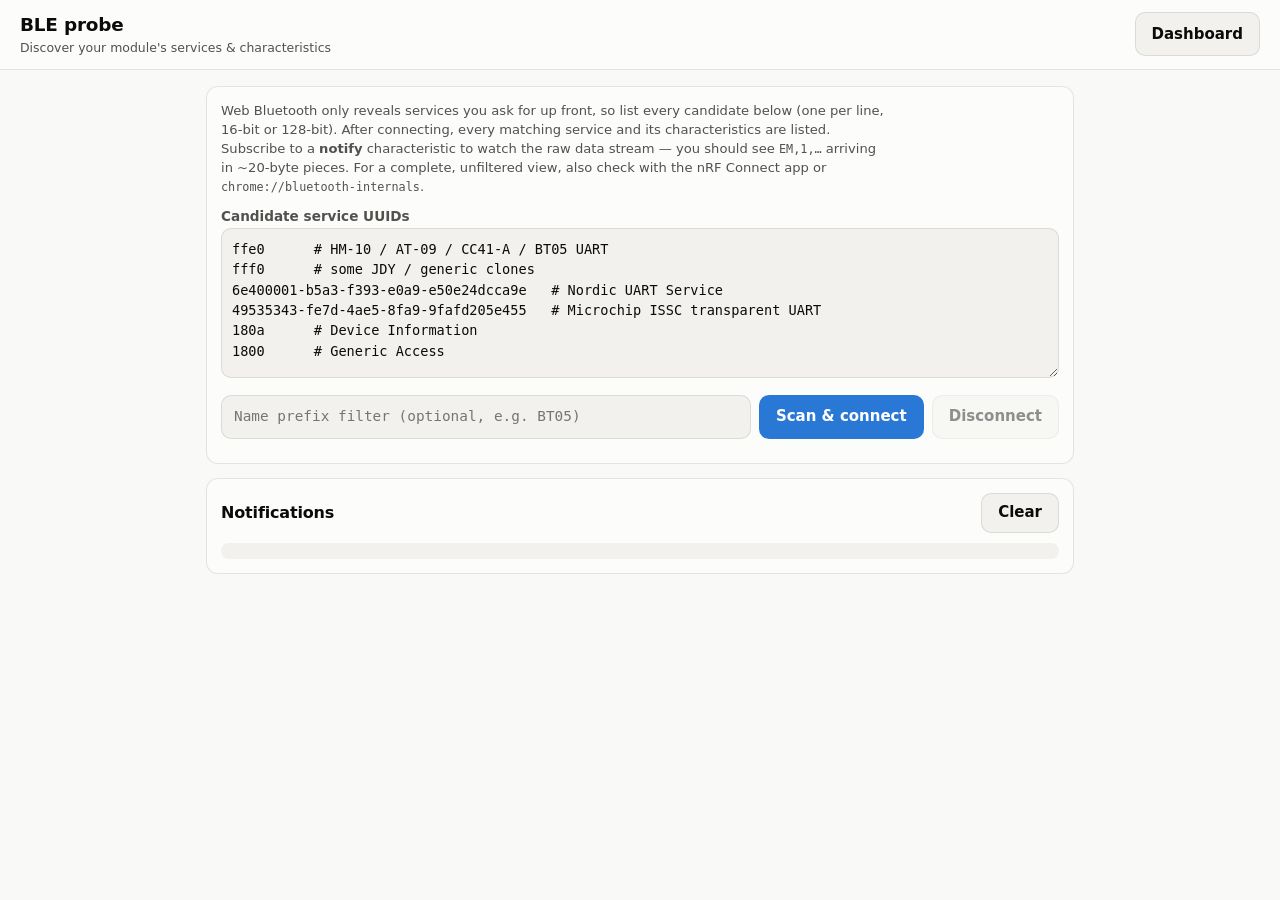
==== tools/ble-probe.html @ c0e30c2e "Add real-time energy monitor dashboard Static, no-build web dashboard for the ATmega328P energy moni" ====
<!doctype html>
<html lang="en">
<head>
  <meta charset="utf-8">
  <meta name="viewport" content="width=device-width, initial-scale=1, viewport-fit=cover">
  <title>BLE probe — Energy Monitor</title>
  <link rel="stylesheet" href="../css/styles.css">
  <style>
    .probe { max-width: 900px; margin: 0 auto; padding: 16px; display: grid; gap: 14px; }
    .probe textarea { width: 100%; min-height: 150px; font: 0.85rem/1.5 var(--mono); padding: 10px; border-radius: 10px;
      border: 1px solid var(--border); background: var(--surface-2); color: var(--text-1); }
    .probe .row { display: flex; gap: 8px; flex-wrap: wrap; }
    .svc { border: 1px solid var(--border); border-radius: 10px; padding: 10px 12px; background: var(--surface-2); }
    .svc h3 { margin: 0 0 6px; font: 600 0.9rem var(--mono); overflow-wrap: anywhere; }
    .chr { display: grid; grid-template-columns: 1fr auto; gap: 6px 10px; align-items: center; padding: 6px 0; border-top: 1px solid var(--grid); }
    .chr code { overflow-wrap: anywhere; }
    .props { font-size: 0.78rem; color: var(--text-2); }
    .hit { box-shadow: inset 3px 0 0 var(--good); padding-left: 8px; }
    #log { max-height: 340px; }
    .probe .btn { min-height: 40px; }
  </style>
</head>
<body>
  <header class="app-header">
    <div class="brand">
      <div><h1>BLE probe</h1><p class="subtitle">Discover your module's services &amp; characteristics</p></div>
    </div>
    <a class="btn" href="../index.html" style="display:inline-grid;place-items:center;text-decoration:none">Dashboard</a>
  </header>

  <main class="probe">
    <section class="panel">
      <p class="panel-note">
        Web Bluetooth only reveals services you ask for up front, so list every candidate below
        (one per line, 16-bit or 128-bit). After connecting, every matching service and its characteristics are
        listed. Subscribe to a <strong>notify</strong> characteristic to watch the raw data stream — you should see
        <code>EM,1,…</code> arriving in ~20-byte pieces. For a complete, unfiltered view, also check with the
        nRF Connect app or <code>chrome://bluetooth-internals</code>.
      </p>
      <label class="toolbar-label" for="candidates">Candidate service UUIDs</label>
      <textarea id="candidates" spellcheck="false">ffe0      # HM-10 / AT-09 / CC41-A / BT05 UART
fff0      # some JDY / generic clones
6e400001-b5a3-f393-e0a9-e50e24dcca9e   # Nordic UART Service
49535343-fe7d-4ae5-8fa9-9fafd205e455   # Microchip ISSC transparent UART
180a      # Device Information
1800      # Generic Access</textarea>
      <div class="row" style="margin-top:10px">
        <input id="prefix" placeholder="Name prefix filter (optional, e.g. BT05)" style="flex:1;min-width:200px">
        <button id="scan" class="btn btn-primary" type="button">Scan &amp; connect</button>
        <button id="disc" class="btn" type="button" disabled>Disconnect</button>
      </div>
      <p id="msg" class="connection-message" style="margin-top:10px"></p>
    </section>

    <section id="services" class="panel" hidden>
      <h2 style="margin-bottom:10px">Discovered services</h2>
      <div id="svc-list" style="display:grid;gap:10px"></div>
    </section>

    <section class="panel">
      <div class="panel-head"><h2>Notifications</h2><button id="clear" class="btn" type="button">Clear</button></div>
      <ol id="log" class="raw-lines"></ol>
    </section>
  </main>

  <script type="module" src="ble-probe.js"></script>
</body>
</html>
---- css/styles.css ----
/* ==========================================================================
   Energy Monitor dashboard
   Mobile-first: base styles target phones; media queries add columns as the
   viewport grows. Colours are role tokens so light/dark swap in one place.
   ========================================================================== */

:root {
  color-scheme: light;
  --page:        #f9f9f7;
  --surface:     #fcfcfb;
  --surface-2:   #f2f1ed;
  --text-1:      #0b0b0b;
  --text-2:      #52514e;
  --muted:       #898781;
  --grid:        #e1e0d9;
  --axis:        #c3c2b7;
  --border:      rgba(11, 11, 11, 0.10);
  --accent:      #2a78d6;
  --accent-ink:  #ffffff;

  /* Series — one colour per quantity, used everywhere that quantity appears.
     Every set that shares a chart (v/i/p, I_rms/I_peak, P/S) is validated for CVD separation. */
  --s-voltage:      #2a78d6;
  --s-current:      #eb6834;
  --s-current-peak: #6250d6;
  --s-power:        #1baf7a;
  --s-apparent:     #eda100;
  --s-pf:           #008300;
  --s-frequency:    #e87ba4;
  --s-energy:       #1baf7a;

  /* Status — reserved for state, always paired with a label. */
  --good:     #0ca30c;
  --warning:  #fab219;
  --critical: #d03b3b;

  --radius: 12px;
  --gap: 12px;
  --font: system-ui, -apple-system, "Segoe UI", Roboto, sans-serif;
  --mono: ui-monospace, "Cascadia Mono", "SF Mono", Consolas, monospace;
}

@media (prefers-color-scheme: dark) {
  :root:where(:not([data-theme="light"])) {
    color-scheme: dark;
    --page:      #0d0d0d;
    --surface:   #1a1a19;
    --surface-2: #232321;
    --text-1:    #f0efec;
    --text-2:    #c3c2b7;
    --muted:     #898781;
    --grid:      #2c2c2a;
    --axis:      #383835;
    --border:    rgba(255, 255, 255, 0.10);
    --accent:    #3987e5;
    --s-voltage:      #3987e5;
    --s-current:      #d95926;
    --s-current-peak: #9085e9;
    --s-power:        #199e70;
    --s-apparent:     #c98500;
    --s-pf:           #008300;
    --s-frequency:    #d55181;
    --s-energy:       #199e70;
  }
}

:root[data-theme="dark"] {
  color-scheme: dark;
  --page:      #0d0d0d;
  --surface:   #1a1a19;
  --surface-2: #232321;
  --text-1:    #f0efec;
  --text-2:    #c3c2b7;
  --muted:     #898781;
  --grid:      #2c2c2a;
  --axis:      #383835;
  --border:    rgba(255, 255, 255, 0.10);
  --accent:    #3987e5;
  --s-voltage:      #3987e5;
  --s-current:      #d95926;
  --s-current-peak: #9085e9;
  --s-power:        #199e70;
  --s-apparent:     #c98500;
  --s-pf:           #008300;
  --s-frequency:    #d55181;
  --s-energy:       #199e70;
}

/* --- Base ---------------------------------------------------------------- */

*, *::before, *::after { box-sizing: border-box; }

html { -webkit-text-size-adjust: 100%; }

body {
  margin: 0;
  background: var(--page);
  color: var(--text-1);
  font: 15px/1.45 var(--font);
  min-height: 100vh;
  padding: env(safe-area-inset-top) env(safe-area-inset-right) env(safe-area-inset-bottom) env(safe-area-inset-left);
}

h1, h2 { margin: 0; font-weight: 600; letter-spacing: -0.01em; }
h1 { font-size: 1.15rem; }
h2 { font-size: 1rem; }
a { color: var(--accent); }
code { font-family: var(--mono); font-size: 0.9em; }
.muted { color: var(--muted); font-weight: 400; }
[hidden] { display: none !important; }

svg { fill: none; stroke: currentColor; stroke-width: 2; stroke-linecap: round; stroke-linejoin: round; }

/* --- Header -------------------------------------------------------------- */

.app-header {
  display: flex;
  align-items: center;
  justify-content: space-between;
  gap: var(--gap);
  padding: 12px 14px;
  border-bottom: 1px solid var(--border);
  background: var(--surface);
  position: sticky;
  top: 0;
  z-index: 10;
}

.brand { display: flex; align-items: center; gap: 10px; min-width: 0; }
.brand-mark { width: 32px; height: 32px; flex: none; }
.brand-mark rect { fill: var(--accent); stroke: none; }
.brand-mark path { fill: #fff; stroke: none; }
.subtitle { margin: 0; font-size: 0.78rem; color: var(--text-2); white-space: nowrap; overflow: hidden; text-overflow: ellipsis; }

.header-actions { display: flex; align-items: center; gap: 6px; flex: none; }

.icon-btn {
  display: inline-grid;
  place-items: center;
  width: 40px;
  height: 40px;
  border-radius: 10px;
  border: 1px solid var(--border);
  background: transparent;
  color: var(--text-2);
  cursor: pointer;
}
.icon-btn svg { width: 20px; height: 20px; }
.icon-btn:hover { background: var(--surface-2); color: var(--text-1); }

/* Status: colour + text label, never colour alone. */
.status-pill {
  display: inline-flex;
  align-items: center;
  gap: 7px;
  height: 32px;
  padding: 0 12px;
  border-radius: 999px;
  border: 1px solid var(--border);
  background: var(--surface-2);
  font-size: 0.82rem;
  font-weight: 600;
  white-space: nowrap;
}
.status-dot { width: 9px; height: 9px; border-radius: 50%; background: var(--muted); }
.status-pill[data-state="connected"]  .status-dot { background: var(--good); box-shadow: 0 0 0 3px color-mix(in srgb, var(--good) 25%, transparent); }
.status-pill[data-state="connecting"] .status-dot { background: var(--warning); animation: pulse 1s ease-in-out infinite; }
.status-pill[data-state="stale"]      .status-dot { background: var(--warning); }
.status-pill[data-state="error"]      .status-dot { background: var(--critical); }

@keyframes pulse { 50% { opacity: 0.3; } }

/* --- Layout -------------------------------------------------------------- */

.app-main {
  display: grid;
  gap: var(--gap);
  padding: var(--gap);
  max-width: 1440px;
  margin: 0 auto;
}
/* Grid items default to min-width:auto, which would let a canvas widen the page on phones. */
.app-main > * { min-width: 0; }

.panel {
  background: var(--surface);
  border: 1px solid var(--border);
  border-radius: var(--radius);
  padding: 14px;
}
.panel-head { display: flex; align-items: center; justify-content: space-between; gap: 8px; flex-wrap: wrap; margin-bottom: 8px; }
.panel-note { margin: 0 0 10px; font-size: 0.82rem; color: var(--text-2); max-width: 80ch; }

/* --- Buttons & form controls --------------------------------------------- */

.btn {
  min-height: 44px;
  padding: 0 16px;
  border-radius: 10px;
  border: 1px solid var(--border);
  background: var(--surface-2);
  color: var(--text-1);
  font: inherit;
  font-weight: 600;
  cursor: pointer;
  touch-action: manipulation;
}
.btn:hover:not(:disabled) { filter: brightness(0.97); }
.btn:disabled { opacity: 0.45; cursor: not-allowed; }
.btn-primary { background: var(--accent); border-color: transparent; color: var(--accent-ink); }
.btn-primary[data-mode="disconnect"] { background: var(--surface-2); color: var(--text-1); border-color: var(--border); }
.btn[aria-pressed="true"] { background: color-mix(in srgb, var(--warning) 22%, var(--surface-2)); }

select, input {
  min-height: 44px;
  padding: 0 12px;
  border-radius: 10px;
  border: 1px solid var(--border);
  background: var(--surface-2);
  color: var(--text-1);
  font: inherit;
  width: 100%;
}
input { font-family: var(--mono); font-size: 0.9rem; }
input[aria-invalid="true"] { border-color: var(--critical); }

:focus-visible { outline: 2px solid var(--accent); outline-offset: 2px; }

/* --- Connection ---------------------------------------------------------- */

.connection { display: grid; gap: 10px; }

.source-picker {
  display: grid;
  grid-template-columns: repeat(3, 1fr);
  gap: 4px;
  padding: 4px;
  border-radius: 12px;
  background: var(--surface-2);
  border: 1px solid var(--border);
}
.seg { position: relative; }
.seg input { position: absolute; opacity: 0; inset: 0; min-height: 0; cursor: pointer; }
.seg span {
  display: grid;
  place-items: center;
  min-height: 40px;
  padding: 0 6px;
  border-radius: 9px;
  font-size: 0.88rem;
  font-weight: 600;
  color: var(--text-2);
  text-align: center;
}
.seg input:checked + span { background: var(--surface); color: var(--text-1); box-shadow: 0 1px 2px rgba(0,0,0,0.12); }
.seg input:focus-visible + span { outline: 2px solid var(--accent); }
.seg input:disabled + span { opacity: 0.5; cursor: not-allowed; }
.seg input:checked:disabled + span { opacity: 1; }
.seg input[data-unsupported] + span { text-decoration: line-through; }

.connection-message { margin: 0; font-size: 0.85rem; color: var(--text-2); overflow-wrap: anywhere; }
.connection-message[data-tone="error"] { color: var(--critical); }
.support-note {
  margin: 0;
  font-size: 0.82rem;
  color: var(--text-2);
  padding: 8px 10px;
  border-radius: 8px;
  background: color-mix(in srgb, var(--warning) 14%, transparent);
}

/* --- Link stats ---------------------------------------------------------- */

.link-stats {
  display: grid;
  grid-template-columns: repeat(2, 1fr);
  gap: 6px 12px;
  padding: 0 4px;
  font-size: 0.82rem;
}
.link-stats .k { color: var(--muted); }
.link-stats .v { font-variant-numeric: tabular-nums; font-weight: 600; color: var(--text-2); }
.stat-warning { grid-column: 1 / -1; color: var(--text-2); }
.stat-warning::before { content: "⚠ "; color: var(--warning); }

/* --- Measurement cards --------------------------------------------------- */

.cards {
  display: grid;
  grid-template-columns: repeat(2, minmax(0, 1fr));
  gap: 8px;
}

.card {
  position: relative;
  background: var(--surface);
  border: 1px solid var(--border);
  border-radius: var(--radius);
  padding: 12px 12px 10px;
  min-width: 0;
  transition: opacity 0.3s;
}
.card.stale { opacity: 0.5; }

.card-label {
  display: flex;
  align-items: center;
  gap: 7px;
  font-size: 0.78rem;
  font-weight: 600;
  color: var(--text-2);
  white-space: nowrap;
  overflow: hidden;
  text-overflow: ellipsis;
}
.card-key { width: 10px; height: 4px; border-radius: 2px; flex: none; }

.card-value {
  margin-top: 4px;
  font-size: 1.65rem;
  font-weight: 600;
  line-height: 1.1;
  letter-spacing: -0.02em;
  white-space: nowrap;
}
.card-unit { font-size: 0.9rem; font-weight: 500; color: var(--text-2); margin-left: 3px; letter-spacing: 0; }

.card-sub {
  margin-top: 4px;
  font-size: 0.72rem;
  color: var(--muted);
  font-variant-numeric: tabular-nums;
  white-space: nowrap;
  overflow: hidden;
  text-overflow: ellipsis;
}

.card-spark { display: block; width: 100%; height: 26px; margin-top: 6px; }
.card-spark polyline { stroke: var(--muted); stroke-width: 1.5; fill: none; vector-effect: non-scaling-stroke; }

/* --- Toolbar ------------------------------------------------------------- */

.toolbar {
  display: flex;
  flex-wrap: wrap;
  align-items: center;
  justify-content: space-between;
  gap: 8px;
}
.toolbar-group { display: flex; align-items: center; gap: 8px; flex-wrap: wrap; }
.toolbar-group:last-child { flex: 1 1 100%; }
.toolbar-group:last-child .btn { flex: 1; padding: 0 10px; }
.toolbar-label { font-size: 0.85rem; color: var(--text-2); font-weight: 600; }
.toolbar select { width: auto; min-width: 120px; }

/* --- Badges -------------------------------------------------------------- */

.badge {
  display: inline-flex;
  align-items: center;
  gap: 5px;
  padding: 3px 10px;
  border-radius: 999px;
  font-size: 0.75rem;
  font-weight: 600;
  color: var(--text-2);
  background: var(--surface-2);
  border: 1px solid var(--border);
  white-space: nowrap;
}
.badge svg { width: 14px; height: 14px; }
.badge-warning { background: color-mix(in srgb, var(--warning) 18%, var(--surface-2)); }

/* --- Charts -------------------------------------------------------------- */

.wave-grid, .trend-grid { display: grid; gap: var(--gap); }

.chart-card { margin: 0; min-width: 0; }
.chart-card figcaption { font-size: 0.85rem; font-weight: 600; margin-bottom: 4px; color: var(--text-1); }
.chart { width: 100%; min-width: 0; position: relative; }

.chart-empty {
  position: absolute;
  inset: 0 0 40px 0;
  display: grid;
  place-items: center;
  font-size: 0.82rem;
  color: var(--muted);
  pointer-events: none;
}

.chart-primary { margin-bottom: 14px; }
.chart-primary figcaption { font-size: 0.95rem; }

.wave-facts {
  display: grid;
  grid-template-columns: repeat(auto-fill, minmax(150px, 1fr));
  gap: 6px 14px;
  margin: 0 0 14px;
  font-size: 0.8rem;
}
.wave-facts div { display: flex; justify-content: space-between; gap: 8px; border-bottom: 1px solid var(--grid); padding-bottom: 3px; }
.wave-facts dt { color: var(--muted); }
.wave-facts dd { margin: 0; font-weight: 600; color: var(--text-2); font-variant-numeric: tabular-nums; }

/* uPlot overrides — recessive chrome, legend doubles as the hover readout. */
.uplot { font-family: var(--font); }
.u-legend { font-size: 0.75rem; color: var(--text-2); text-align: left; margin-top: 2px; }
.u-legend .u-series { padding: 2px 6px; }
.u-legend .u-series th { font-weight: 500; }
.u-legend .u-series td { font-variant-numeric: tabular-nums; font-weight: 600; color: var(--text-1); }
.u-legend .u-marker { width: 12px; height: 3px; border-radius: 2px; margin-right: 5px; vertical-align: middle; }
.u-select { background: color-mix(in srgb, var(--accent) 12%, transparent); }

/* --- Raw log ------------------------------------------------------------- */

.raw-log summary { display: flex; align-items: baseline; gap: 10px; cursor: pointer; list-style: none; min-height: 28px; }
.raw-log summary::-webkit-details-marker { display: none; }
.raw-log summary::before { content: "▸"; color: var(--muted); }
.raw-log[open] summary::before { content: "▾"; }
.raw-log summary .muted { font-size: 0.8rem; }

.raw-lines {
  list-style: none;
  margin: 10px 0 0;
  padding: 0;
  max-height: 320px;
  overflow: auto;
  font: 0.76rem/1.6 var(--mono);
  background: var(--surface-2);
  border-radius: 8px;
  padding: 8px;
}
.raw-lines li { display: grid; grid-template-columns: auto auto 1fr; gap: 8px; align-items: baseline; }
.raw-lines .ts { color: var(--muted); }
.raw-lines .tag { font-weight: 700; }
.raw-lines .ok .tag { color: var(--good); }
.raw-lines .warn .tag { color: var(--warning); }
.raw-lines .bad .tag { color: var(--critical); }
.raw-lines .line { overflow-wrap: anywhere; color: var(--text-2); }
.raw-lines .reason { display: block; color: var(--critical); }
.raw-lines .warn .reason { color: var(--text-2); }

/* --- Footer -------------------------------------------------------------- */

.app-footer { max-width: 1440px; margin: 0 auto; padding: 4px 16px 24px; font-size: 0.78rem; color: var(--muted); }

/* --- Settings dialog ----------------------------------------------------- */

.dialog {
  width: min(520px, calc(100vw - 24px));
  max-height: calc(100dvh - 24px);
  padding: 0;
  border: 1px solid var(--border);
  border-radius: 14px;
  background: var(--surface);
  color: var(--text-1);
}
.dialog::backdrop { background: rgba(0, 0, 0, 0.45); }
.dialog form { display: grid; gap: 14px; padding: 18px; }
.dialog fieldset { border: 1px solid var(--border); border-radius: 10px; margin: 0; padding: 10px 12px 12px; display: grid; gap: 10px; }
.dialog legend { font-size: 0.82rem; font-weight: 600; color: var(--text-2); padding: 0 4px; }
.dialog label { display: grid; gap: 4px; font-size: 0.85rem; font-weight: 600; }
.hint { margin: 0; font-size: 0.78rem; color: var(--text-2); }
.form-error { margin: 0; min-height: 1em; font-size: 0.82rem; color: var(--critical); }
.dialog-actions { display: flex; gap: 8px; flex-wrap: wrap; }
.dialog-actions .spacer { flex: 1; }

/* --- Breakpoints --------------------------------------------------------- */

/* Large phones / small tablets */
@media (min-width: 560px) {
  .link-stats { grid-template-columns: repeat(4, auto) 1fr; justify-content: start; }
  .stat-warning { grid-column: auto; }
  .toolbar-group:last-child { flex: 0 1 auto; }
  .toolbar-group:last-child .btn { flex: none; padding: 0 16px; }
}

/* Tablets */
@media (min-width: 760px) {
  .app-header { padding: 12px 20px; }
  .app-main { padding: 16px 20px; gap: 16px; }
  .connection { grid-template-columns: minmax(320px, 420px) auto 1fr; align-items: center; }
  .connection .btn-primary { min-width: 140px; }
  .support-note { grid-column: 1 / -1; }
  .cards { grid-template-columns: repeat(4, minmax(0, 1fr)); gap: 12px; }
  .card { padding: 14px 16px 12px; }
  .card-value { font-size: 2rem; }
  .wave-facts { grid-template-columns: repeat(5, minmax(0, 1fr)); }
  .wave-facts div { flex-direction: column; gap: 0; }
}

/* Desktop */
@media (min-width: 1000px) {
  .wave-grid, .trend-grid { grid-template-columns: repeat(2, minmax(0, 1fr)); }
  .trend-grid > :first-child { grid-column: 1 / -1; }
}

/* Phones */
@media (max-width: 559px) {
  .app-header { padding: 10px 12px; }
  .brand-mark, .subtitle { display: none; }
  .brand h1 { white-space: nowrap; overflow: hidden; text-overflow: ellipsis; }
  .brand, .brand > div { min-width: 0; }
  /* The time row of each legend only matters on hover, which is rare on touch screens. */
  .u-legend .u-series:first-child { display: none; }
}

/* Very narrow phones */
@media (max-width: 370px) {
  .status-pill { padding: 0 9px; }
  .icon-btn { width: 36px; height: 36px; }
  .card-value { font-size: 1.4rem; }
}

@media (prefers-reduced-motion: reduce) {
  * { animation: none !important; transition: none !important; }
}
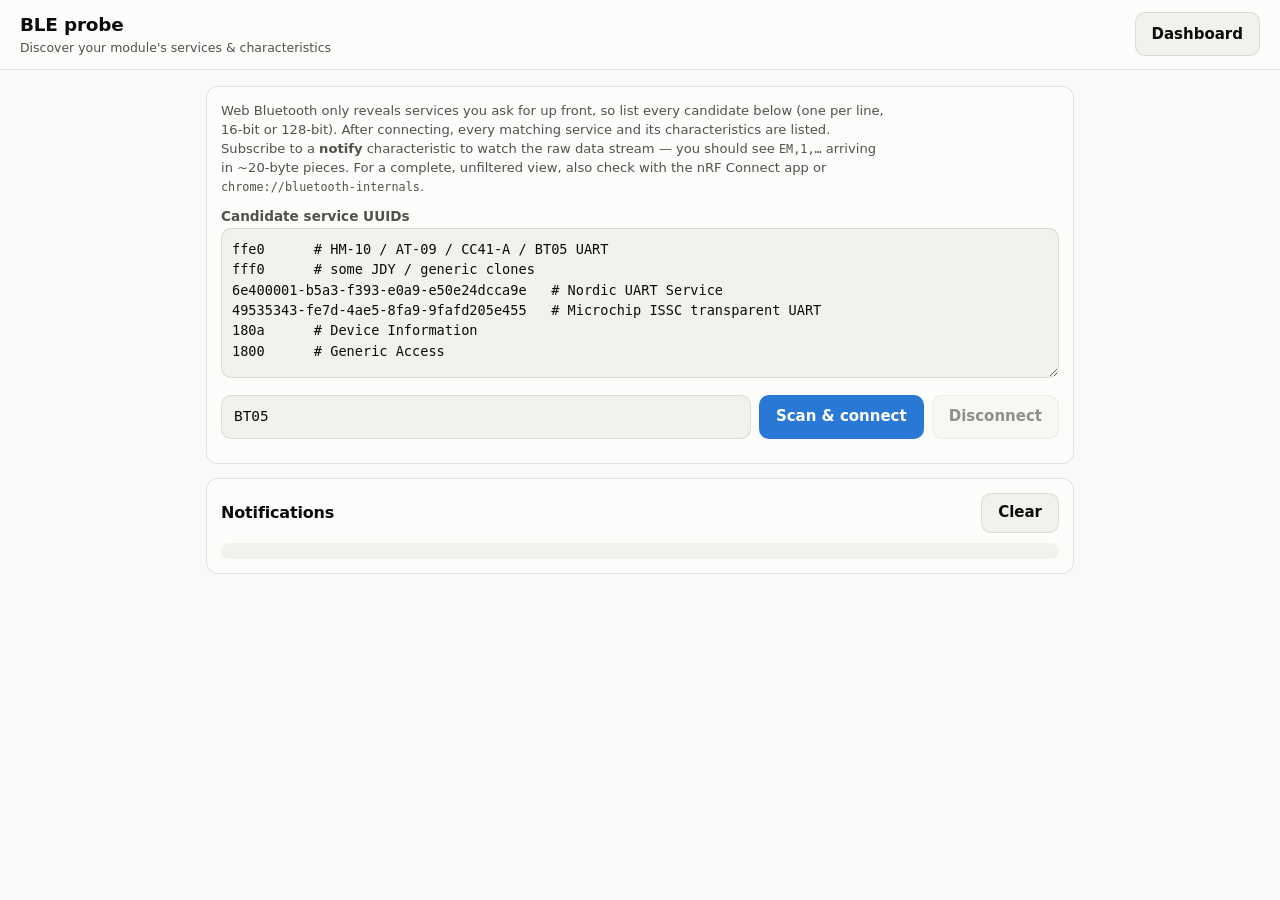
==== commit 7d5f95c0: "Filter Bluetooth chooser to BT05 devices by default - Device chooser lists only devices whose name s" ====
--- a/tools/ble-probe.html
+++ b/tools/ble-probe.html
@@ -45,7 +45,7 @@
 180a      # Device Information
 1800      # Generic Access</textarea>
       <div class="row" style="margin-top:10px">
-        <input id="prefix" placeholder="Name prefix filter (optional, e.g. BT05)" style="flex:1;min-width:200px">
+        <input id="prefix" value="BT05" placeholder="Name filter, e.g. BT05 (blank = all devices)" style="flex:1;min-width:200px" spellcheck="false" autocomplete="off">
         <button id="scan" class="btn btn-primary" type="button">Scan &amp; connect</button>
         <button id="disc" class="btn" type="button" disabled>Disconnect</button>
       </div>
--- a/css/styles.css
+++ b/css/styles.css
@@ -260,6 +260,12 @@
 
 .connection-message { margin: 0; font-size: 0.85rem; color: var(--text-2); overflow-wrap: anywhere; }
 .connection-message[data-tone="error"] { color: var(--critical); }
+.filter-note { margin: 0; font-size: 0.82rem; color: var(--text-2); }
+.filter-note .link-btn { margin-left: 8px; }
+.filter-note::before { content: ""; display: inline-block; vertical-align: -2px; margin-right: 6px; width: 14px; height: 14px; background: currentColor; opacity: 0.6;
+  -webkit-mask: url("data:image/svg+xml,%3Csvg xmlns='http://www.w3.org/2000/svg' viewBox='0 0 24 24' fill='none' stroke='black' stroke-width='2.4' stroke-linecap='round' stroke-linejoin='round'%3E%3Cpath d='M3 5h18l-7 8v6l-4 2v-8z'/%3E%3C/svg%3E") center / contain no-repeat;
+          mask: url("data:image/svg+xml,%3Csvg xmlns='http://www.w3.org/2000/svg' viewBox='0 0 24 24' fill='none' stroke='black' stroke-width='2.4' stroke-linecap='round' stroke-linejoin='round'%3E%3Cpath d='M3 5h18l-7 8v6l-4 2v-8z'/%3E%3C/svg%3E") center / contain no-repeat; }
+.link-btn { border: 0; padding: 6px 0; background: none; color: var(--accent); font: inherit; font-weight: 600; cursor: pointer; text-decoration: underline; text-underline-offset: 2px; }
 .support-note {
   margin: 0;
   font-size: 0.82rem;
@@ -461,6 +467,8 @@
 .dialog fieldset { border: 1px solid var(--border); border-radius: 10px; margin: 0; padding: 10px 12px 12px; display: grid; gap: 10px; }
 .dialog legend { font-size: 0.82rem; font-weight: 600; color: var(--text-2); padding: 0 4px; }
 .dialog label { display: grid; gap: 4px; font-size: 0.85rem; font-weight: 600; }
+.dialog label.check { display: flex; align-items: center; gap: 10px; font-weight: 500; min-height: 32px; cursor: pointer; }
+.dialog input[type="checkbox"] { width: 20px; height: 20px; min-height: 0; padding: 0; flex: none; accent-color: var(--accent); }
 .hint { margin: 0; font-size: 0.78rem; color: var(--text-2); }
 .form-error { margin: 0; min-height: 1em; font-size: 0.82rem; color: var(--critical); }
 .dialog-actions { display: flex; gap: 8px; flex-wrap: wrap; }
@@ -482,7 +490,7 @@
   .app-main { padding: 16px 20px; gap: 16px; }
   .connection { grid-template-columns: minmax(320px, 420px) auto 1fr; align-items: center; }
   .connection .btn-primary { min-width: 140px; }
-  .support-note { grid-column: 1 / -1; }
+  .support-note, .filter-note { grid-column: 1 / -1; }
   .cards { grid-template-columns: repeat(4, minmax(0, 1fr)); gap: 12px; }
   .card { padding: 14px 16px 12px; }
   .card-value { font-size: 2rem; }
